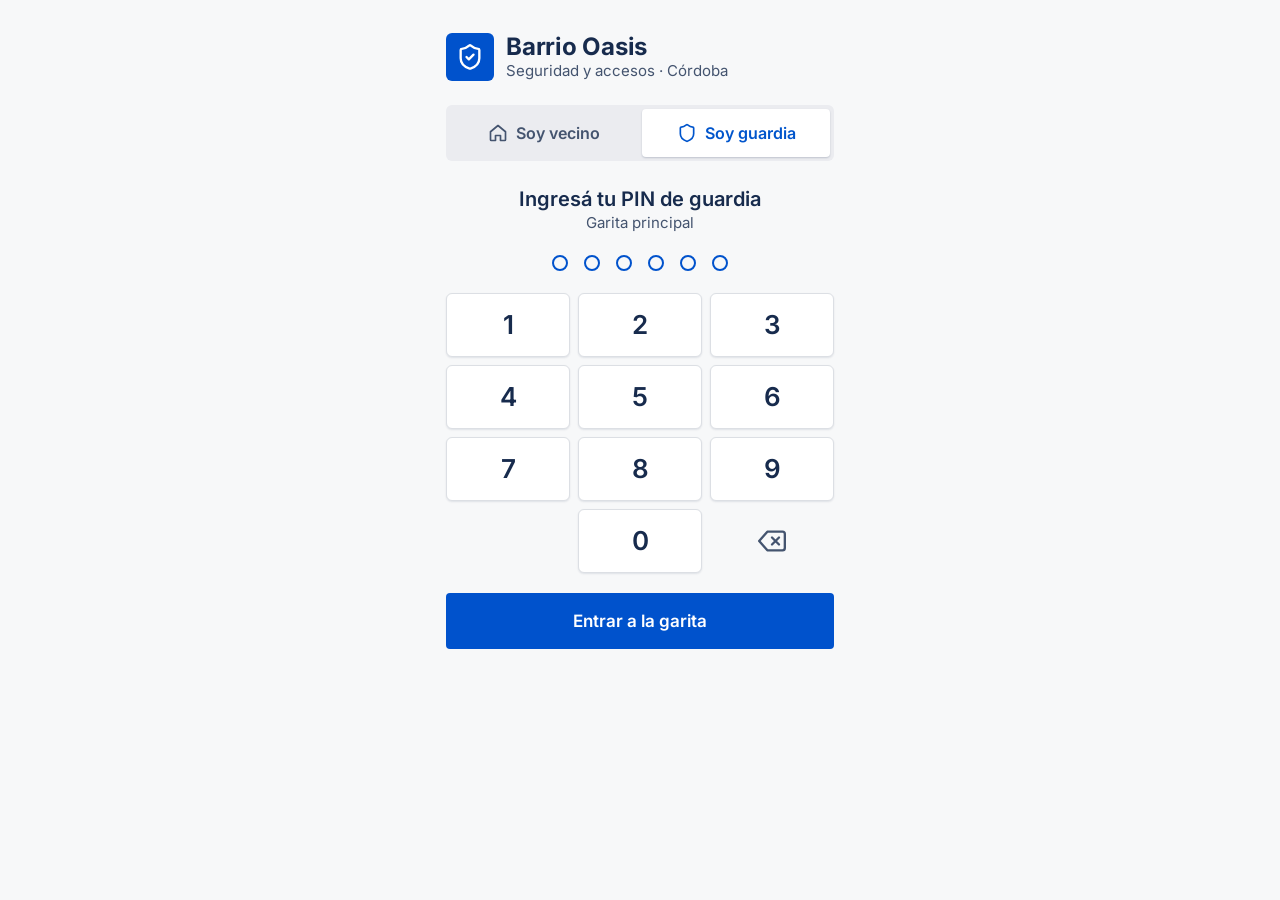
==== web/index.html @ 381a01cf "Garita Oasis: control de patentes para la garita (MVP) PWA mobile-first para el guardia: busca una p" ====
<!doctype html>
<html lang="es-AR">
<head>
  <meta charset="utf-8">
  <meta name="viewport" content="width=device-width, initial-scale=1, viewport-fit=cover">
  <meta name="color-scheme" content="light">
  <meta name="theme-color" content="#ffffff">
  <meta name="apple-mobile-web-app-capable" content="yes">
  <meta name="mobile-web-app-capable" content="yes">
  <meta name="apple-mobile-web-app-status-bar-style" content="default">
  <meta name="apple-mobile-web-app-title" content="Garita">
  <title>Garita Oasis</title>
  <link rel="manifest" href="manifest.webmanifest">
  <link rel="apple-touch-icon" href="icons/icon-192.png">
  <link rel="icon" href="icons/icon-192.png">
  <link rel="preload" href="fonts/inter-latin-wght-normal.woff2" as="font" type="font/woff2" crossorigin>
  <link rel="preload" href="fonts/ibm-plex-mono-latin-600-normal.woff2" as="font" type="font/woff2" crossorigin>
  <link rel="stylesheet" href="styles.css">
</head>
<body>

  <!-- Íconos lineales (24x24, trazo 2) -->
  <svg width="0" height="0" style="position:absolute" aria-hidden="true" focusable="false">
    <symbol id="i-shield" viewBox="0 0 24 24"><path d="M20 13c0 5-3.5 7.5-7.66 8.95a1 1 0 0 1-.67-.01C7.5 20.5 4 18 4 13V6a1 1 0 0 1 1-1c2 0 4.5-1.2 6.24-2.72a1.17 1.17 0 0 1 1.52 0C14.51 3.81 17 5 19 5a1 1 0 0 1 1 1z"/></symbol>
    <symbol id="i-shield-check" viewBox="0 0 24 24"><path d="M20 13c0 5-3.5 7.5-7.66 8.95a1 1 0 0 1-.67-.01C7.5 20.5 4 18 4 13V6a1 1 0 0 1 1-1c2 0 4.5-1.2 6.24-2.72a1.17 1.17 0 0 1 1.52 0C14.51 3.81 17 5 19 5a1 1 0 0 1 1 1z"/><path d="m9 12 2 2 4-4"/></symbol>
    <symbol id="i-check" viewBox="0 0 24 24"><path d="M20 6 9 17l-5-5"/></symbol>
    <symbol id="i-check-circle" viewBox="0 0 24 24"><circle cx="12" cy="12" r="10"/><path d="m8 12 3 3 5-6"/></symbol>
    <symbol id="i-x" viewBox="0 0 24 24"><path d="M18 6 6 18M6 6l12 12"/></symbol>
    <symbol id="i-alert" viewBox="0 0 24 24"><path d="m21.73 18-8-14a2 2 0 0 0-3.48 0l-8 14A2 2 0 0 0 4 21h16a2 2 0 0 0 1.73-3"/><path d="M12 9v4M12 17h.01"/></symbol>
    <symbol id="i-search" viewBox="0 0 24 24"><circle cx="11" cy="11" r="8"/><path d="m21 21-4.3-4.3"/></symbol>
    <symbol id="i-in" viewBox="0 0 24 24"><path d="M15 3h4a2 2 0 0 1 2 2v14a2 2 0 0 1-2 2h-4"/><path d="m10 17 5-5-5-5M15 12H3"/></symbol>
    <symbol id="i-out" viewBox="0 0 24 24"><path d="M9 21H5a2 2 0 0 1-2-2V5a2 2 0 0 1 2-2h4"/><path d="m16 17 5-5-5-5M21 12H9"/></symbol>
    <symbol id="i-arrow-in" viewBox="0 0 24 24"><path d="M17 7 7 17M17 17H7V7"/></symbol>
    <symbol id="i-arrow-out" viewBox="0 0 24 24"><path d="M7 17 17 7M7 7h10v10"/></symbol>
    <symbol id="i-chevron-left" viewBox="0 0 24 24"><path d="m15 18-6-6 6-6"/></symbol>
    <symbol id="i-home" viewBox="0 0 24 24"><path d="M3 10.5 12 3l9 7.5V20a1 1 0 0 1-1 1h-5v-6h-6v6H4a1 1 0 0 1-1-1z"/></symbol>
    <symbol id="i-history" viewBox="0 0 24 24"><path d="M3 12a9 9 0 1 0 9-9 9.75 9.75 0 0 0-6.74 2.74L3 8"/><path d="M3 3v5h5M12 7v5l4 2"/></symbol>
    <symbol id="i-clock" viewBox="0 0 24 24"><circle cx="12" cy="12" r="10"/><path d="M12 6v6l4 2"/></symbol>
    <symbol id="i-info" viewBox="0 0 24 24"><circle cx="12" cy="12" r="10"/><path d="M12 16v-4M12 8h.01"/></symbol>
    <symbol id="i-wifi" viewBox="0 0 24 24"><path d="M12 20h.01M2 8.82a15 15 0 0 1 20 0M5 12.86a10 10 0 0 1 14 0M8.5 16.43a5 5 0 0 1 7 0"/></symbol>
    <symbol id="i-wifi-off" viewBox="0 0 24 24"><path d="M12 20h.01M8.5 16.43a5 5 0 0 1 7 0M2 8.82a15 15 0 0 1 4.17-2.65M10.66 5c4.01-.36 8.14.9 11.34 3.76M16.85 11.25a10 10 0 0 1 2.22 1.68M5 12.86a10 10 0 0 1 5.17-2.69M2 2l20 20"/></symbol>
    <symbol id="i-upload-cloud" viewBox="0 0 24 24"><path d="M4 14.9A7 7 0 1 1 15.7 8h1.8a4.5 4.5 0 0 1 2.5 8.2"/><path d="M12 12v9M8 16l4-4 4 4"/></symbol>
    <symbol id="i-backspace" viewBox="0 0 24 24"><path d="M21 4H8l-7 8 7 8h13a2 2 0 0 0 2-2V6a2 2 0 0 0-2-2Z"/><path d="m18 9-6 6M12 9l6 6"/></symbol>
    <symbol id="i-phone" viewBox="0 0 24 24"><path d="M22 16.92v3a2 2 0 0 1-2.18 2 19.79 19.79 0 0 1-8.63-3.07 19.5 19.5 0 0 1-6-6 19.79 19.79 0 0 1-3.07-8.67A2 2 0 0 1 4.11 2h3a2 2 0 0 1 2 1.72 12.84 12.84 0 0 0 .7 2.81 2 2 0 0 1-.45 2.11L8.09 9.91a16 16 0 0 0 6 6l1.27-1.27a2 2 0 0 1 2.11-.45 12.84 12.84 0 0 0 2.81.7A2 2 0 0 1 22 16.92z"/></symbol>
    <symbol id="i-logout" viewBox="0 0 24 24"><path d="M9 21H5a2 2 0 0 1-2-2V5a2 2 0 0 1 2-2h4"/><path d="m16 17 5-5-5-5M21 12H9"/></symbol>
  </svg>

  <!-- ============ LOGIN (PIN de guardia) ============ -->
  <main id="vista-login" class="login-fondo" hidden><div class="login">
    <div class="marca">
      <span class="logo logo-l"><svg class="i"><use href="#i-shield-check"/></svg></span>
      <div>
        <h1 class="marca-titulo">Barrio Oasis</h1>
        <p class="marca-sub">Seguridad y accesos · Córdoba</p>
      </div>
    </div>

    <div class="segmento" role="group" aria-label="Tipo de usuario">
      <button type="button" id="seg-vecino" aria-pressed="false"><svg class="i"><use href="#i-home"/></svg>Soy vecino</button>
      <button type="button" id="seg-guardia" aria-pressed="true"><svg class="i"><use href="#i-shield"/></svg>Soy guardia</button>
    </div>

    <div id="aviso-vecino" class="card aviso-vecino" hidden>
      <p><strong>El ingreso para vecinos todavía no está disponible.</strong></p>
      <p>Por ahora solo puede usarse el acceso de guardia.</p>
    </div>

    <form id="form-login" class="login-form">
      <div class="login-titulos">
        <h2>Ingresá tu PIN de guardia</h2>
        <p>Garita principal</p>
      </div>

      <div id="pin-puntos" class="pin-puntos" role="status" aria-label="0 de 6 números ingresados"></div>

      <div id="teclado" class="teclado"></div>

      <p id="login-error" class="error" role="alert"></p>
      <button id="btn-entrar" class="btn btn-primario" type="submit">Entrar a la garita</button>
    </form>
  </div></main>

  <!-- ============ APP ============ -->
  <div id="vista-app" hidden>

    <!-- Pantalla principal: consultar -->
    <section id="pantalla-principal">
      <header class="top">
        <span class="logo"><svg class="i"><use href="#i-shield"/></svg></span>
        <div class="top-texto">
          <p class="top-titulo">Garita Oasis</p>
          <button id="turno" class="top-sub" type="button"></button>
        </div>
        <span class="conexion" data-conexion role="status"></span>
      </header>

      <div id="banner-offline" class="banner" role="status" hidden>
        <svg class="i"><use href="#i-upload-cloud"/></svg>
        <div>
          <p id="banner-titulo" class="banner-titulo"></p>
          <p class="banner-sub">Podés seguir registrando. Se suben solos al volver la señal.</p>
        </div>
      </div>

      <main class="pantalla">
        <form id="form-buscar" class="card buscar" autocomplete="off">
          <label class="buscar-titulo" for="patente">Patente del auto en la barrera</label>
          <div class="patente-input">
            <div class="patente-banda" aria-hidden="true"><span>REPÚBLICA ARGENTINA</span><span class="bandera"></span></div>
            <input id="patente" type="text" inputmode="text" autocapitalize="characters" autocorrect="off"
                   spellcheck="false" maxlength="12" enterkeyhint="search" autocomplete="off" placeholder="AB 123 CD">
          </div>
          <p class="ayuda">Formato nuevo (AB 123 CD) o viejo (ABC 123).</p>
          <button class="btn btn-primario btn-xl" type="submit"><svg class="i"><use href="#i-search"/></svg>Consultar</button>
        </form>

        <section>
          <div class="seccion-cab">
            <h2>Movimientos de hoy</h2>
            <p id="total-hoy"></p>
          </div>
          <ul id="lista" class="card tabla"></ul>
        </section>

        <button id="btn-salir" class="cerrar-turno" type="button"><svg class="i"><use href="#i-logout"/></svg>Cerrar turno</button>
      </main>
    </section>

    <!-- Pantalla de resultado -->
    <section id="pantalla-resultado" hidden>
      <div class="volver-fila">
        <button id="btn-volver" class="volver" type="button"><svg class="i"><use href="#i-chevron-left"/></svg>Nueva consulta</button>
        <span class="conexion" data-conexion role="status"></span>
      </div>
      <main id="resultado" class="pantalla pantalla-resultado" aria-live="polite"></main>

      <div class="barra-acciones">
        <button id="btn-nueva" class="btn btn-primario btn-xl" type="button" hidden><svg class="i"><use href="#i-search"/></svg>Nueva consulta</button>
        <div id="acciones" class="acciones">
          <button id="btn-entrada" class="btn btn-accion es-primario" type="button"><svg class="i"><use href="#i-in"/></svg>Registrar entrada</button>
          <button id="btn-salida" class="btn btn-accion btn-contorno" type="button"><svg class="i"><use href="#i-out"/></svg>Registrar salida</button>
        </div>
      </div>
    </section>
  </div>

  <datalist id="lista-marcas">
    <option value="Fiat"><option value="Volkswagen"><option value="Chevrolet"><option value="Renault"><option value="Ford">
    <option value="Peugeot"><option value="Citroën"><option value="Toyota"><option value="Honda"><option value="Nissan">
    <option value="Jeep"><option value="Hyundai"><option value="Kia"><option value="Suzuki"><option value="Chery">
    <option value="Mercedes-Benz"><option value="BMW"><option value="Audi"><option value="Mitsubishi"><option value="Moto">
  </datalist>
  <datalist id="lista-colores">
    <option value="Blanco"><option value="Negro"><option value="Gris"><option value="Plata"><option value="Rojo">
    <option value="Azul"><option value="Verde"><option value="Amarillo"><option value="Naranja"><option value="Marrón">
    <option value="Beige"><option value="Bordó">
  </datalist>

  <div id="toast" class="toast" role="status" hidden></div>

  <script src="vendor/supabase.js"></script>
  <script type="module" src="app.js"></script>
</body>
</html>
---- web/styles.css ----
/* =====================================================================
   Garita Oasis – estilos
   Tokens tomados del diseño "Oasis · App de seguridad del barrio".
   Fuentes alojadas en /fonts para que funcionen sin internet.
   ===================================================================== */

@font-face { font-family: "Inter"; font-style: normal; font-weight: 100 900; font-display: swap; src: url("fonts/inter-latin-wght-normal.woff2") format("woff2"); }
@font-face { font-family: "IBM Plex Mono"; font-style: normal; font-weight: 500; font-display: swap; src: url("fonts/ibm-plex-mono-latin-500-normal.woff2") format("woff2"); }
@font-face { font-family: "IBM Plex Mono"; font-style: normal; font-weight: 600; font-display: swap; src: url("fonts/ibm-plex-mono-latin-600-normal.woff2") format("woff2"); }
@font-face { font-family: "IBM Plex Mono"; font-style: normal; font-weight: 700; font-display: swap; src: url("fonts/ibm-plex-mono-latin-700-normal.woff2") format("woff2"); }

/* ---------- TOKENS: modo claro ---------- */
:root {
  --font-sans: "Inter", system-ui, -apple-system, "Segoe UI", Roboto, sans-serif;
  --font-mono: "IBM Plex Mono", ui-monospace, SFMono-Regular, Menlo, Consolas, monospace;

  --sp-1: 4px; --sp-2: 8px; --sp-3: 12px; --sp-4: 16px; --sp-5: 24px; --sp-6: 32px;
  --r-sm: 4px; --r-md: 6px;

  --bg-login: #f7f8f9;
  --bg: #f4f5f7;
  --surface: #ffffff;
  --border: #dcdfe4;
  --border-strong: #8590a2;
  --text: #172b4d;
  --text-2: #44546f;

  --primary: #0052cc;
  --on-primary: #ffffff;
  --primary-hover: #0747a6;
  --primary-active: #093b8c;
  --primary-subtle: #e9f2ff;
  --primary-text: #0055cc;
  --focus: #4c9aff;

  --ok-strong: #216e4e; --on-ok: #ffffff; --ok-hover: #1c5c42; --ok-text: #216e4e; --ok-bg: #dcfff1; --ok-border: #4bce97;
  --bad-strong: #c9372c; --on-bad: #ffffff; --bad-text: #ae2e24; --bad-bg: #ffeceb; --bad-border: #f87168;
  --warn-strong: #e2b203; --on-warn: #172b4d; --warn-text: #7f5f01; --warn-bg: #fff7d6; --warn-border: #e2b203;

  --dis-bg: #f1f2f4; --dis-text: #8590a2;
  --hover: #ebecf0; --active: #dfe1e6;
  --new-row: #dcfff1;
  --toast-bg: #216e4e; --toast-fg: #ffffff;
  --shadow: 0 1px 2px rgba(9, 30, 66, .10);
  --shadow-menu: 0 4px 8px rgba(9, 30, 66, .12);

  color-scheme: light;
}

/* ---------- TOKENS: modo oscuro (DESACTIVADO por ahora) ----------
   Para volver a activarlo: agregar data-tema="oscuro" en <html>, o reemplazar este
   selector por @media (prefers-color-scheme: dark) { :root { ... } } */
:root[data-tema="oscuro"] {
  --bg-login: #161a1d;
  --bg: #161a1d;
  --surface: #22272b;
  --border: #38414a;
  --border-strong: #738496;
  --text: #dee4ea;
  --text-2: #b6c2cf;

  --primary: #579dff;
  --on-primary: #1d2125;
  --primary-hover: #85b8ff;
  --primary-active: #cce0ff;
  --primary-subtle: #092957;
  --primary-text: #85b8ff;
  --focus: #85b8ff;

  --ok-strong: #4bce97; --on-ok: #1d2125; --ok-hover: #7ee2b8; --ok-text: #7ee2b8; --ok-bg: #164b35; --ok-border: #1f845a;
  --bad-strong: #f87168; --on-bad: #1d2125; --bad-text: #fd9891; --bad-bg: #5d1f1a; --bad-border: #ae2e24;
  --warn-strong: #f5cd47; --on-warn: #1d2125; --warn-text: #f8e6a0; --warn-bg: #533f04; --warn-border: #946f00;

  --dis-bg: #2c333a; --dis-text: #8c9bab;
  --hover: #2c333a; --active: #38414a;
  --new-row: #164b35;
  --toast-bg: #4bce97; --toast-fg: #1d2125;
  --shadow: none;
  --shadow-menu: none;
  color-scheme: dark;
}

/* ---------- base ---------- */
* { box-sizing: border-box; }
html { -webkit-text-size-adjust: 100%; }
body {
  margin: 0; background: var(--bg); color: var(--text);
  font: 400 16px/24px var(--font-sans);
  -webkit-font-smoothing: antialiased;
}
[hidden] { display: none !important; }
h1, h2, h3, p, ul, dl, dd { margin: 0; padding: 0; }
ul { list-style: none; }
button { font: inherit; }

.i { width: 24px; height: 24px; flex: none; fill: none; stroke: currentColor; stroke-width: 2; stroke-linecap: round; stroke-linejoin: round; }
.i-sm { width: 16px; height: 16px; }
:focus-visible { outline: 3px solid var(--focus); outline-offset: 2px; }

/* ---------- botones ---------- */
.btn {
  display: inline-flex; align-items: center; justify-content: center; gap: var(--sp-2);
  width: 100%; min-height: 56px; padding: 0 var(--sp-4);
  border: 2px solid transparent; border-radius: var(--r-sm);
  font-size: 17px; font-weight: 600; line-height: 24px; cursor: pointer; text-decoration: none;
  touch-action: manipulation; transition: background-color .12s, border-color .12s;
}
.btn:disabled { cursor: not-allowed; background: var(--dis-bg); color: var(--dis-text); border-color: var(--dis-bg); }
.btn-primario { background: var(--primary); color: var(--on-primary); }
.btn-primario:hover:not(:disabled) { background: var(--primary-hover); }
.btn-primario:active:not(:disabled) { background: var(--primary-active); }
.btn-xl { min-height: 64px; font-size: 18px; font-weight: 700; gap: 10px; }
.btn .i, .dir .i, .sin-subir .i, .previas-titulo .i { stroke-width: 2.25; }

.btn-accion { flex-direction: column; gap: var(--sp-1); min-height: 72px; padding: 0 var(--sp-2); font-size: 16px; font-weight: 700; }
.btn-accion.es-ok { background: var(--ok-strong); color: var(--on-ok); }
.btn-accion.es-ok:hover:not(:disabled) { background: var(--ok-hover); }
.btn-accion.es-primario { background: var(--primary); color: var(--on-primary); }
.btn-accion.es-primario:hover:not(:disabled) { background: var(--primary-hover); }
.btn-accion:disabled, .btn-accion.es-ok:disabled, .btn-accion.es-primario:disabled { background: var(--dis-bg); color: var(--dis-text); border-color: var(--dis-bg); }
.btn-contorno { background: var(--surface); color: var(--text); border-color: var(--border-strong); }
.btn-contorno:hover:not(:disabled) { background: var(--hover); }
.btn-contorno:active:not(:disabled) { background: var(--active); }
.btn:active:not(:disabled) { filter: brightness(.95); }

.btn-icono { width: 44px; height: 44px; display: grid; place-items: center; border: 0; border-radius: var(--r-sm); background: transparent; color: var(--text-2); cursor: pointer; }
.btn-icono:hover { background: var(--hover); color: var(--text); }
.btn-icono:active { background: var(--active); }

/* ---------- campos ---------- */
.etiqueta { display: block; margin-bottom: var(--sp-2); font-size: 16px; font-weight: 600; }
.input {
  width: 100%; height: 56px; padding: 0 var(--sp-4);
  font: 500 18px/24px var(--font-sans); color: var(--text);
  background: var(--surface); border: 1px solid var(--border-strong); border-radius: var(--r-sm);
  transition: border-color .12s, box-shadow .12s, background-color .12s;
}
.input::placeholder { color: var(--text-2); opacity: .75; font-weight: 400; }
.input:hover { background: var(--hover); }
.input:focus { outline: none; background: var(--surface); border-color: var(--primary); box-shadow: 0 0 0 2px var(--primary); }

.card { background: var(--surface); border: 1px solid var(--border); border-radius: var(--r-md); box-shadow: var(--shadow); }
.error { min-height: 20px; font-size: 14px; line-height: 20px; font-weight: 600; color: var(--bad-text); text-align: center; }

/* ---------- marca / logo ---------- */
.logo { display: grid; place-items: center; width: 40px; height: 40px; border-radius: var(--r-sm); background: var(--primary); color: var(--on-primary); flex: none; }
.logo-l { width: 48px; height: 48px; border-radius: var(--r-md); }
.logo-l .i { width: 28px; height: 28px; }

/* ---------- login ---------- */
.login-fondo { background: var(--bg-login); min-height: 100dvh; }
.login { max-width: 420px; margin: 0 auto; padding: var(--sp-6) var(--sp-4) var(--sp-4); display: flex; flex-direction: column; gap: var(--sp-5); min-height: 100dvh; }
.marca { display: flex; align-items: center; gap: var(--sp-3); }
.marca-titulo { font-size: 24px; line-height: 29px; font-weight: 700; letter-spacing: -.01em; }
.marca-sub { font-size: 15px; line-height: 20px; color: var(--text-2); }
.segmento { display: grid; grid-template-columns: repeat(2, minmax(0, 1fr)); gap: var(--sp-1); padding: var(--sp-1); border-radius: var(--r-md); background: var(--hover); }
.segmento button { display: flex; align-items: center; justify-content: center; gap: var(--sp-2); height: 48px; border: 0; border-radius: var(--r-sm); background: transparent; color: var(--text-2); font-size: 16px; font-weight: 600; cursor: pointer; }
.segmento button .i { width: 20px; height: 20px; }
.segmento button[aria-pressed="true"] { background: var(--surface); color: var(--primary-text); box-shadow: 0 1px 2px rgba(9, 30, 66, .2); }
.segmento button[aria-pressed="false"]:hover { background: var(--active); }
.aviso-vecino { padding: var(--sp-4); display: flex; flex-direction: column; gap: var(--sp-1); font-size: 15px; line-height: 22px; color: var(--text-2); }
.aviso-vecino strong { color: var(--text); }
.login-form .error:empty { display: none; }
.login-form { display: flex; flex-direction: column; gap: 20px; }
.login-titulos { text-align: center; }
.login-titulos h2 { font-size: 20px; line-height: 28px; font-weight: 600; }
.login-titulos p { font-size: 15px; line-height: 20px; color: var(--text-2); }
.pin-puntos { display: flex; justify-content: center; align-items: center; gap: var(--sp-4); height: 20px; }
.pin-punto { width: 16px; height: 16px; border-radius: 50%; border: 2px solid var(--primary); }
.pin-punto.lleno { background: var(--primary); }
.teclado { display: grid; grid-template-columns: repeat(3, minmax(0, 1fr)); gap: var(--sp-2); }
.tecla { height: 64px; border: 1px solid var(--border); border-radius: var(--r-md); background: var(--surface); color: var(--text); font-size: 26px; font-weight: 600; cursor: pointer; box-shadow: var(--shadow); touch-action: manipulation; }
.tecla:hover { background: var(--hover); }
.tecla:active { background: var(--active); }
.tecla-borrar { border-color: transparent; background: transparent; box-shadow: none; color: var(--text-2); display: grid; place-items: center; }
.tecla-borrar .i { width: 28px; height: 28px; }
.tecla-vacia { visibility: hidden; }

/* ---------- barra superior ---------- */
.top { display: flex; align-items: center; gap: var(--sp-3); padding: calc(var(--sp-4) + env(safe-area-inset-top)) var(--sp-4) var(--sp-3); background: var(--surface); border-bottom: 1px solid var(--border); }
.top-texto { flex: 1; min-width: 0; }
.top-titulo { font-size: 17px; line-height: 20px; font-weight: 700; }
.top-sub { display: block; max-width: 100%; padding: 0; border: 0; background: transparent; text-align: left; cursor: pointer; font-family: inherit; font-size: 14px; line-height: 20px; color: var(--text-2); white-space: nowrap; overflow: hidden; text-overflow: ellipsis; }

.cerrar-turno { align-self: center; min-height: 44px; padding: 0 var(--sp-4); border: 0; border-radius: var(--r-sm); background: transparent; color: var(--text-2); font-size: 14px; font-weight: 600; cursor: pointer; display: inline-flex; align-items: center; gap: var(--sp-2); }
.cerrar-turno:hover { background: var(--hover); color: var(--text); }
.cerrar-turno:active { background: var(--active); }
.cerrar-turno .i { width: 18px; height: 18px; }

.conexion { display: inline-flex; align-items: center; gap: 6px; height: 32px; padding: 0 10px; border-radius: var(--r-sm); font-size: 14px; font-weight: 600; white-space: nowrap; flex: none; background: var(--ok-bg); color: var(--ok-text); }
.conexion .i { width: 18px; height: 18px; }
.conexion[data-estado="off"], .conexion[data-estado="pend"] { background: var(--warn-bg); color: var(--warn-text); }

.banner { display: flex; align-items: center; gap: 10px; padding: 10px var(--sp-4); background: var(--warn-bg); color: var(--warn-text); border-bottom: 1px solid var(--warn-border); }
.banner .i { width: 20px; height: 20px; }
.banner-titulo { font-size: 15px; line-height: 20px; font-weight: 600; }
.banner-sub { font-size: 13px; line-height: 18px; }

.pantalla { max-width: 560px; margin: 0 auto; padding: var(--sp-4); display: flex; flex-direction: column; gap: var(--sp-4); }

/* ---------- búsqueda ---------- */
.buscar { display: flex; flex-direction: column; gap: var(--sp-3); padding: var(--sp-4); }
.buscar-titulo { font-size: 16px; font-weight: 600; }
.ayuda { font-size: 14px; line-height: 20px; color: var(--text-2); }

/* ---------- chapa Mercosur ---------- */
.bandera { width: 22px; height: 14px; display: flex; flex-direction: column; flex: none; background: linear-gradient(#74acdf 33.3%, #fff 33.3% 66.6%, #74acdf 66.6%); }
.patente-banda { height: 22px; flex: none; display: flex; align-items: center; justify-content: space-between; padding: 0 10px; background: #0038a8; color: #fff; font-size: 10px; font-weight: 700; letter-spacing: .06em; line-height: 1; }

.patente-input { height: 100px; display: flex; flex-direction: column; overflow: hidden; background: #fff; border: 3px solid #1d2125; border-radius: var(--r-md); }
.patente-input:focus-within { box-shadow: 0 0 0 3px var(--focus); }
.patente-input input { flex: 1; min-width: 0; border: 0; outline: none; background: transparent; text-align: center; text-transform: uppercase; color: #111; font: 600 40px/1 var(--font-mono); letter-spacing: .04em; }
.patente-input input::placeholder { color: #757575; opacity: 1; }

.patente { flex: none; display: flex; flex-direction: column; overflow: hidden; background: #fff; border: 3px solid #1d2125; border-radius: var(--r-md); max-width: 100%; }
.patente-num { flex: 1; display: grid; place-items: center; color: #111; font: 600 44px/1 var(--font-mono); letter-spacing: .04em; white-space: nowrap; }
.patente-l { width: 300px; height: 96px; }
.patente-s { width: 112px; height: 36px; border-width: 2px; border-radius: var(--r-sm); }
.patente-s .patente-banda { height: 9px; padding: 0 4px; }
.patente-s .patente-banda span:first-child { display: none; }
.patente-s .patente-banda { justify-content: flex-end; }
.patente-s .bandera { width: 9px; height: 6px; }
.patente-s .patente-num { font-size: 16px; }

/* ---------- movimientos de hoy ---------- */
.seccion-cab { display: flex; align-items: baseline; justify-content: space-between; margin-bottom: var(--sp-2); }
.seccion-cab h2 { font-size: 17px; line-height: 24px; font-weight: 700; }
.seccion-cab p { font-size: 14px; color: var(--text-2); }
.tabla { overflow: hidden; box-shadow: none; }
.tabla li { display: flex; align-items: center; gap: var(--sp-3); padding: 10px var(--sp-3); border-top: 1px solid var(--border); }
.tabla li:first-child { border-top: 0; }
.tabla li.nueva { background: var(--new-row); }
.fila-datos { flex: 1; min-width: 0; display: flex; flex-direction: column; gap: 2px; }
.fila-quien { font-size: 15px; line-height: 20px; font-weight: 600; white-space: nowrap; overflow: hidden; text-overflow: ellipsis; }
.fila-det { font-size: 13px; line-height: 18px; color: var(--text-2); white-space: nowrap; overflow: hidden; text-overflow: ellipsis; }
.fila-det b { font: 500 13px/18px var(--font-mono); }
.fila-dir { flex: none; display: flex; flex-direction: column; align-items: flex-end; gap: 2px; }
.dir { display: flex; align-items: center; gap: 4px; font-size: 14px; font-weight: 600; }
.dir.entra { color: var(--ok-text); }
.dir.sale { color: var(--text-2); }
.sin-subir { display: flex; align-items: center; gap: 3px; font-size: 12px; font-weight: 600; color: var(--warn-text); }
.sin-subir .i { width: 13px; height: 13px; }
.tabla li.vacio { display: block; padding: var(--sp-5) var(--sp-4); text-align: center; color: var(--text-2); font-size: 14px; }

/* ---------- resultado ---------- */
.volver-fila { display: flex; align-items: center; justify-content: space-between; padding: calc(var(--sp-3) + env(safe-area-inset-top)) var(--sp-4) var(--sp-2); max-width: 560px; margin: 0 auto; }
.volver { display: flex; align-items: center; gap: var(--sp-1); min-height: 44px; margin-left: -8px; padding: 0 var(--sp-2); border: 0; border-radius: var(--r-sm); background: transparent; color: var(--primary-text); font-size: 16px; font-weight: 600; cursor: pointer; }
.volver:hover { background: var(--hover); }
.volver .i { width: 20px; height: 20px; }

.pantalla-resultado { padding-top: 0; padding-bottom: calc(168px + env(safe-area-inset-bottom)); }

.estado { display: flex; flex-direction: column; align-items: center; gap: var(--sp-3); padding: var(--sp-5) var(--sp-4); border-radius: var(--r-md); border: 1px solid; text-align: center; }
.estado-icono { display: grid; place-items: center; width: 80px; height: 80px; border-radius: 50%; flex: none; }
.estado-icono .i { width: 48px; height: 48px; stroke-width: 2.75; }
.estado-titulo { font-size: 30px; line-height: 36px; font-weight: 700; letter-spacing: -.01em; }
.estado-sub { margin-top: var(--sp-1); font-size: 17px; line-height: 24px; font-weight: 500; color: var(--text); }
.estado-ok { background: var(--ok-bg); border-color: var(--ok-border); }
.estado-ok .estado-icono { background: var(--ok-strong); color: var(--on-ok); }
.estado-ok .estado-titulo { color: var(--ok-text); }

/* rojo y ámbar: ícono a la izquierda, texto alineado a la izquierda */
.estado-no, .estado-alerta { flex-direction: row; gap: var(--sp-4); padding: var(--sp-4); text-align: left; }
.estado-no .estado-icono, .estado-alerta .estado-icono { width: 64px; height: 64px; }
.estado-no .estado-icono .i { width: 38px; height: 38px; }
.estado-alerta .estado-icono .i { width: 36px; height: 36px; stroke-width: 2.5; }
.estado-no .estado-titulo, .estado-alerta .estado-titulo { font-size: 26px; line-height: 1.15; }
.estado-no .estado-sub, .estado-alerta .estado-sub { font-size: 16px; line-height: 1.35; margin-top: var(--sp-1); }
.estado-no { background: var(--bad-bg); border-color: var(--bad-border); }
.estado-no .estado-icono { background: var(--bad-strong); color: var(--on-bad); }
.estado-no .estado-titulo { color: var(--bad-text); }
.estado-alerta { background: var(--warn-bg); border-color: var(--warn-border); }
.estado-alerta .estado-icono { background: var(--warn-strong); color: var(--on-warn); }
.estado-alerta .estado-titulo { color: var(--warn-text); }
.pantalla-resultado.compacto { gap: 14px; }

.chapa-centro { display: flex; justify-content: center; }

.datos { overflow: hidden; }
.datos > div { display: flex; flex-direction: column; gap: 2px; min-height: 60px; padding: var(--sp-2) var(--sp-4); border-top: 1px solid var(--border); justify-content: center; }
.datos > div:first-child { border-top: 0; }
.datos dt { font-size: 14px; line-height: 20px; color: var(--text-2); }
.datos dd { display: flex; align-items: center; gap: var(--sp-2); font-size: 18px; line-height: 24px; font-weight: 600; }
.datos .tel { display: inline-flex; align-items: center; gap: var(--sp-2); min-height: 44px; color: var(--primary-text); text-decoration: none; font-variant-numeric: tabular-nums; }
.datos .tel:hover { text-decoration: underline; }
.datos .tel .i { width: 18px; height: 18px; }
.swatch { width: 16px; height: 16px; border-radius: 50%; border: 1px solid var(--border-strong); flex: none; }

.nota-consulta { display: flex; align-items: center; justify-content: center; gap: var(--sp-2); font-size: 14px; line-height: 20px; font-weight: 500; color: var(--text-2); }
.nota-consulta .i { width: 18px; height: 18px; color: var(--ok-text); }

.previas { overflow: hidden; }
.previas-titulo { display: flex; align-items: center; gap: var(--sp-2); padding: 10px var(--sp-4); font-size: 15px; font-weight: 700; border-bottom: 1px solid var(--border); }
.previas-titulo .i { width: 18px; height: 18px; }
.previas li { display: grid; grid-template-columns: repeat(3, minmax(0, 1fr)); align-items: center; min-height: 44px; padding: 0 var(--sp-4); border-top: 1px solid var(--border); font-size: 15px; }
.previas li:first-of-type { border-top: 0; }
.previas .p-fecha { font-weight: 600; }
.previas .p-hora { font-family: var(--font-mono); color: var(--text-2); text-align: center; }
.previas .p-detalle { grid-column: 1 / -1; padding: 0 0 var(--sp-2); font-size: 13px; line-height: 18px; color: var(--text-2); }
.previas li:has(.p-detalle) { padding-top: var(--sp-1); }
.previas .p-casa { text-align: right; font-weight: 500; }

/* selector de casa */
.casa-bloque { display: flex; flex-direction: column; gap: var(--sp-2); }
.casa-bloque.falta { outline: 3px solid var(--bad-strong); outline-offset: 6px; border-radius: var(--r-sm); animation: sacudir .3s; }
.casa-etiqueta { display: flex; align-items: baseline; justify-content: space-between; font-size: 17px; font-weight: 700; }
.casa-etiqueta span { font-size: 14px; font-weight: 600; color: var(--text-2); }
.visita-form { display: flex; flex-direction: column; gap: var(--sp-3); padding: var(--sp-4); }
.form-fila { display: grid; grid-template-columns: repeat(2, minmax(0, 1fr)); gap: var(--sp-3); }
.input-area { height: auto; min-height: 76px; padding: var(--sp-3) var(--sp-4); resize: none; line-height: 22px; font-family: inherit; }
#casa-zona { display: flex; flex-direction: column; gap: var(--sp-2); }
.buscador .input.abierto { border-color: var(--primary); }
.sugeridas { display: flex; flex-wrap: wrap; gap: var(--sp-2); }
.sugerida { display: flex; align-items: center; gap: 6px; min-height: 44px; padding: 0 14px; border: 1px solid var(--border-strong); border-radius: var(--r-sm); background: var(--surface); color: var(--text); font-size: 15px; font-weight: 600; cursor: pointer; }
.sugerida:hover { background: var(--hover); }
.sugerida:active { background: var(--active); }
.sugerida .i { width: 16px; height: 16px; }
.buscador { position: relative; display: flex; }
.buscador .i { position: absolute; left: 14px; top: 17px; width: 22px; height: 22px; color: var(--text-2); pointer-events: none; }
.buscador .input { padding-left: 46px; border-width: 2px; }
.opciones { display: flex; flex-direction: column; overflow: hidden; background: var(--surface); border: 1px solid var(--border); border-radius: var(--r-sm); box-shadow: var(--shadow-menu); }
.opcion { display: flex; align-items: center; gap: var(--sp-3); min-height: 52px; padding: 0 var(--sp-4); border: 0; border-top: 1px solid var(--border); background: transparent; color: var(--text); font-size: 17px; font-weight: 600; text-align: left; cursor: pointer; }
.opcion:first-child { border-top: 0; }
.opcion:hover { background: var(--hover); }
.opcion:active { background: var(--active); }
.opcion .i { width: 20px; height: 20px; color: var(--text-2); }
.sin-resultados { padding: var(--sp-4); text-align: center; font-size: 14px; color: var(--text-2); }
.elegida { display: flex; align-items: center; gap: var(--sp-3); height: 56px; padding: 0 var(--sp-2) 0 var(--sp-4); border: 2px solid var(--primary); border-radius: var(--r-sm); background: var(--primary-subtle); }
.elegida .i { width: 22px; height: 22px; color: var(--primary-text); }
.elegida span { flex: 1; font-size: 18px; font-weight: 700; }
.elegida button { height: 44px; padding: 0 var(--sp-3); border: 0; border-radius: var(--r-sm); background: transparent; color: var(--primary-text); font-size: 15px; font-weight: 700; cursor: pointer; }
.elegida button:hover { background: var(--hover); }
@keyframes sacudir { 25% { transform: translateX(-6px); } 75% { transform: translateX(6px); } }

/* barra inferior fija */
.barra-acciones { position: fixed; left: 0; right: 0; bottom: 0; z-index: 10; display: flex; flex-direction: column; gap: 10px; padding: var(--sp-3) var(--sp-4) calc(var(--sp-5) + env(safe-area-inset-bottom)); background: var(--surface); border-top: 1px solid var(--border); }
.barra-acciones > * { width: 100%; max-width: 560px; margin: 0 auto; }
.hint-casa { display: flex; align-items: center; justify-content: center; gap: 6px; font-size: 14px; font-weight: 500; color: var(--text-2); }
.acciones { display: grid; grid-template-columns: repeat(2, minmax(0, 1fr)); gap: var(--sp-3); }

/* ---------- toast ---------- */
.toast { position: fixed; left: var(--sp-4); right: var(--sp-4); bottom: calc(var(--sp-5) + env(safe-area-inset-bottom)); z-index: 30; max-width: 528px; margin: 0 auto; display: flex; align-items: center; gap: var(--sp-3); padding: 14px var(--sp-2) 14px var(--sp-4); border-radius: var(--r-md); background: var(--toast-bg); color: var(--toast-fg); box-shadow: 0 8px 24px rgba(9, 30, 66, .28); }
.toast .i { width: 28px; height: 28px; stroke-width: 2; }
.toast-cuerpo { flex: 1; min-width: 0; }
.toast-titulo { font-size: 17px; line-height: 22px; font-weight: 700; }
.toast-sub { font-size: 14px; line-height: 20px; }
.toast-deshacer { height: 44px; padding: 0 var(--sp-3); border: 0; border-radius: var(--r-sm); background: transparent; color: inherit; font-size: 15px; font-weight: 700; text-decoration: underline; cursor: pointer; }
.toast-deshacer:hover { background: rgba(0, 0, 0, .12); }

@media (prefers-reduced-motion: reduce) { * { animation: none !important; transition: none !important; } }
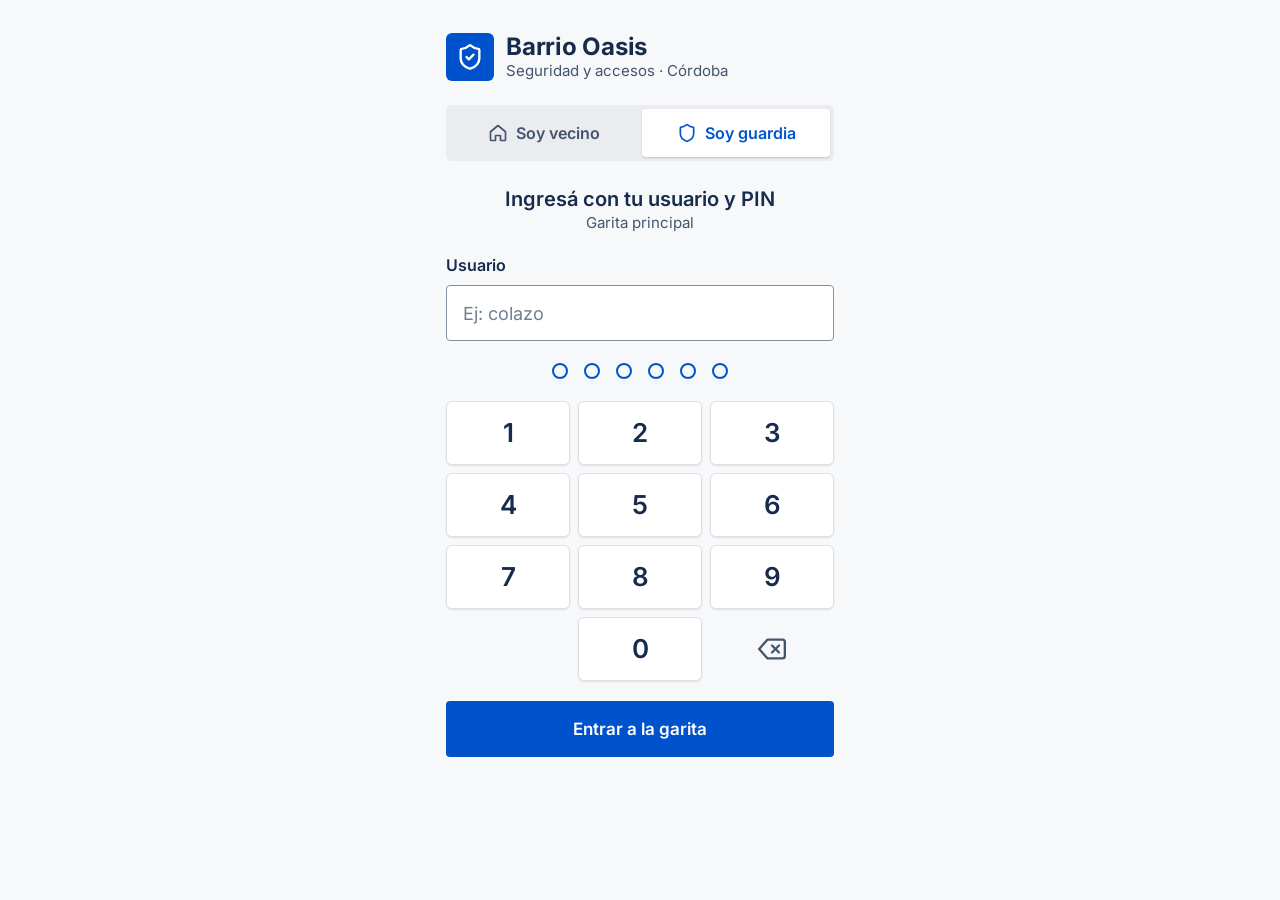
==== commit 09ee04c0: "Ingreso de guardias con usuario y PIN Co-Authored-By: Claude Sonnet 5.5 <noreply@anthropic.com>" ====
--- a/web/index.html
+++ b/web/index.html
@@ -60,15 +60,16 @@
       <button type="button" id="seg-guardia" aria-pressed="true"><svg class="i"><use href="#i-shield"/></svg>Soy guardia</button>
     </div>
 
-    <div id="aviso-vecino" class="card aviso-vecino" hidden>
-      <p><strong>El ingreso para vecinos todavía no está disponible.</strong></p>
-      <p>Por ahora solo puede usarse el acceso de guardia.</p>
-    </div>
-
     <form id="form-login" class="login-form">
       <div class="login-titulos">
-        <h2>Ingresá tu PIN de guardia</h2>
+        <h2>Ingresá con tu usuario y PIN</h2>
         <p>Garita principal</p>
+      </div>
+
+      <div>
+        <label class="etiqueta" for="l-usuario">Usuario</label>
+        <input id="l-usuario" class="input" type="text" autocapitalize="none" autocorrect="off" spellcheck="false"
+               autocomplete="username" enterkeyhint="done" maxlength="30" placeholder="Ej: colazo">
       </div>
 
       <div id="pin-puntos" class="pin-puntos" role="status" aria-label="0 de 6 números ingresados"></div>
--- a/web/styles.css
+++ b/web/styles.css
@@ -305,6 +305,9 @@
 .casa-bloque.falta { outline: 3px solid var(--bad-strong); outline-offset: 6px; border-radius: var(--r-sm); animation: sacudir .3s; }
 .casa-etiqueta { display: flex; align-items: baseline; justify-content: space-between; font-size: 17px; font-weight: 700; }
 .casa-etiqueta span { font-size: 14px; font-weight: 600; color: var(--text-2); }
+.muni { display: flex; flex-direction: column; gap: var(--sp-2); }
+.muni-aviso { display: flex; align-items: center; justify-content: center; gap: var(--sp-2); padding: var(--sp-2) 0; font-size: 14px; line-height: 20px; color: var(--text-2); text-align: center; }
+.muni-aviso .i { width: 18px; height: 18px; }
 .visita-form { display: flex; flex-direction: column; gap: var(--sp-3); padding: var(--sp-4); }
 .form-fila { display: grid; grid-template-columns: repeat(2, minmax(0, 1fr)); gap: var(--sp-3); }
 .input-area { height: auto; min-height: 76px; padding: var(--sp-3) var(--sp-4); resize: none; line-height: 22px; font-family: inherit; }
@@ -348,3 +351,6 @@
 .toast-deshacer:hover { background: rgba(0, 0, 0, .12); }
 
 @media (prefers-reduced-motion: reduce) { * { animation: none !important; transition: none !important; } }
+
+select.input { appearance: none; background-image: linear-gradient(45deg, transparent 50%, var(--text-2) 50%), linear-gradient(135deg, var(--text-2) 50%, transparent 50%); background-position: calc(100% - 22px) 25px, calc(100% - 16px) 25px; background-size: 6px 6px; background-repeat: no-repeat; padding-right: 44px; }
+select.input:disabled { background-color: var(--dis-bg); color: var(--dis-text); border-color: var(--dis-bg); cursor: not-allowed; }
